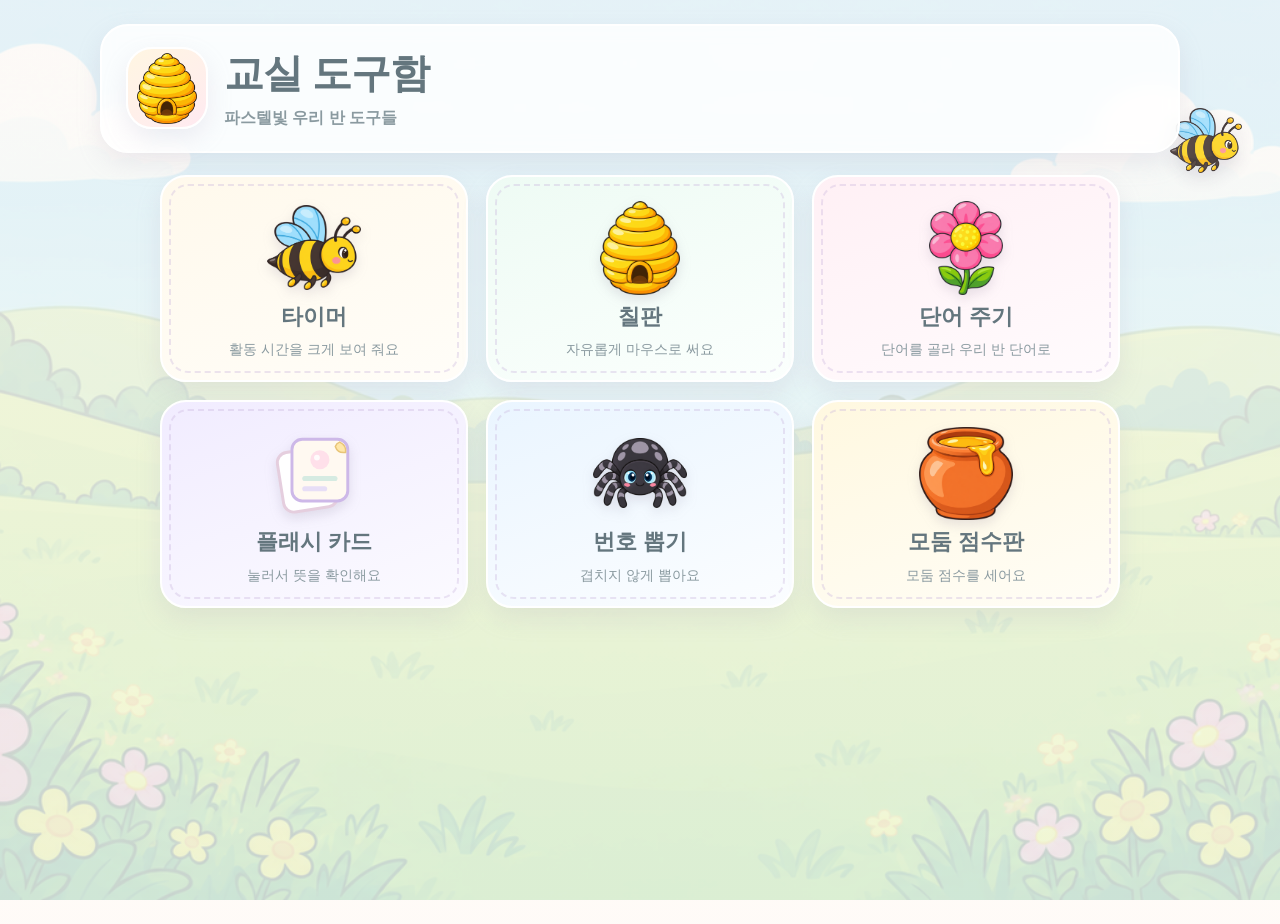
==== index.html @ 0d263013 "Add classroom tools website" ====
<!doctype html>
<html lang="ko">
<head>
<meta charset="utf-8">
<meta name="viewport" content="width=device-width,initial-scale=1">
<title>교실 도구함</title>
<link rel="stylesheet" href="pastel.css">
</head>
<body>
<img class="flying" src="assets/bee.png" alt="" aria-hidden="true">

<header class="site-head">
  <div class="badge"><img src="assets/hive.png" alt=""></div>
  <div>
    <h1>교실 도구함</h1>
    <p>파스텔빛 우리 반 도구들</p>
  </div>
</header>

<main>
  <div class="grid">
    <a class="card" href="timer.html">
      <img class="icon" src="assets/bee.png" alt="">
      <b>타이머</b>
      <span>활동 시간을 크게 보여 줘요</span>
    </a>
    <a class="card" href="board.html">
      <img class="icon" src="assets/hive.png" alt="">
      <b>칠판</b>
      <span>자유롭게 마우스로 써요</span>
    </a>
    <a class="card" href="words.html">
      <img class="icon" src="assets/flower.png" alt="">
      <b>단어 주기</b>
      <span>단어를 골라 우리 반 단어로</span>
    </a>
    <a class="card" href="flashcard.html">
      <img class="icon" src="assets/flashcard.svg" alt="">
      <b>플래시 카드</b>
      <span>눌러서 뜻을 확인해요</span>
    </a>
    <a class="card" href="picker.html">
      <img class="icon" src="assets/spider.png" alt="">
      <b>번호 뽑기</b>
      <span>겹치지 않게 뽑아요</span>
    </a>
    <a class="card" href="score.html">
      <img class="icon" src="assets/honey.png" alt="">
      <b>모둠 점수판</b>
      <span>모둠 점수를 세어요</span>
    </a>
  </div>
</main>
</body>
</html>
---- pastel.css ----
:root {
  --ink: #5a6b73;
  --ink-soft: #8a9aa0;
  --cream: #fffaf5;
  --mint: #e6f7ef;
  --sky: #eaf3ff;
  --pink: #ffe6ee;
  --lemon: #fff5cf;
  --lav: #f0eaff;
  --line: #ece1d8;
  --line-soft: #e9e0f2;
  --shadow: 0 10px 24px rgba(168, 158, 190, .18);
}

* { box-sizing: border-box; }

body {
  margin: 0;
  font-family: "Malgun Gothic", "Apple SD Gothic Neo", sans-serif;
  color: var(--ink);
  background:
    linear-gradient(rgba(255, 250, 246, .86), rgba(236, 248, 243, .84)),
    url("assets/background.png") center / cover fixed no-repeat;
  min-height: 100vh;
}

header {
  display: flex;
  align-items: center;
  gap: 14px;
  padding: 14px 20px;
  background: rgba(255, 255, 255, .78);
  border-bottom: 2px solid var(--line);
  backdrop-filter: blur(8px);
  color: var(--ink);
}

header a {
  color: var(--ink);
  text-decoration: none;
  font-size: 14px;
  font-weight: 700;
  border: 2px solid var(--line);
  border-radius: 999px;
  padding: 6px 14px;
  background: #fff;
  box-shadow: 0 3px 8px rgba(168, 158, 190, .14);
}

header a:hover { background: var(--mint); }

h1 {
  font-size: 22px;
  margin: 0;
  font-weight: 800;
  letter-spacing: -.3px;
}

main {
  max-width: 1000px;
  margin: 0 auto;
  padding: 22px 20px 40px;
}

button, input, select, textarea { font: inherit; }

button {
  border: 2px solid var(--line-soft);
  border-radius: 999px;
  padding: 10px 18px;
  background: #fff;
  color: var(--ink);
  box-shadow: 0 5px 12px rgba(168, 158, 190, .18);
  cursor: pointer;
  font-weight: 700;
  transition: transform .15s ease, box-shadow .15s ease, background .15s ease;
}

button:hover:not(:disabled) {
  transform: translateY(-2px);
  background: #fffdfb;
  box-shadow: 0 8px 16px rgba(168, 158, 190, .24);
}

button.main {
  background: linear-gradient(135deg, #ffd7e2, #ffeccb);
  color: #7a5b63;
  border-color: transparent;
  box-shadow: 0 7px 16px rgba(240, 170, 185, .35);
}

button:disabled { opacity: .45; cursor: default; }

button.on {
  background: linear-gradient(135deg, #d9f2e6, #e6f0ff);
  color: #3f6b5a;
  border-color: #bce3d2;
}

input, textarea {
  border: 2px solid var(--line-soft);
  border-radius: 14px;
  padding: 10px 12px;
  background: #fffdfb;
  color: var(--ink);
  box-shadow: inset 0 2px 5px rgba(120, 110, 140, .07);
}

input:focus, textarea:focus, button:focus-visible {
  outline: 3px solid #ffd6e2;
  outline-offset: 2px;
}

.row { display: flex; flex-wrap: wrap; gap: 10px; align-items: center; }

p { line-height: 1.6; }

/* ── index ─────────────────────────────────────────── */
.badge {
  width: 82px;
  height: 82px;
  flex: 0 0 auto;
  display: grid;
  place-items: center;
  background: linear-gradient(145deg, #fff6e2, #ffeaf1);
  border: 2px solid #fff;
  border-radius: 26px;
  box-shadow: var(--shadow);
}
.badge img { width: 60px; height: auto; display: block; }

.site-head {
  display: flex;
  align-items: center;
  gap: 16px;
  max-width: 1080px;
  margin: 24px auto 0;
  padding: 20px 24px;
  background: rgba(255, 255, 255, .82);
  border: 2px solid #fff;
  border-radius: 28px;
  box-shadow: var(--shadow);
  backdrop-filter: blur(8px);
}
.site-head h1 {
  font-size: clamp(26px, 5vw, 40px);
  color: #64767e;
  letter-spacing: -1px;
}
.site-head p {
  margin: 4px 0 0;
  color: #8a9aa0;
  font-weight: 700;
}

.grid {
  display: grid;
  grid-template-columns: repeat(auto-fit, minmax(260px, 1fr));
  gap: 18px;
}

.card {
  position: relative;
  display: flex;
  flex-direction: column;
  align-items: center;
  gap: 9px;
  padding: 24px 18px 21px;
  text-align: center;
  text-decoration: none;
  color: inherit;
  background: rgba(255, 253, 249, .94);
  border: 2px solid #fff;
  border-radius: 26px;
  box-shadow: var(--shadow);
  transition: transform .18s ease, box-shadow .18s ease, background .18s ease;
}
.card:nth-child(1) { background: linear-gradient(160deg, #fff9ec, #fffdf8); }
.card:nth-child(2) { background: linear-gradient(160deg, #eefbf4, #fbfffd); }
.card:nth-child(3) { background: linear-gradient(160deg, #fff0f5, #fffbfd); }
.card:nth-child(4) { background: linear-gradient(160deg, #f1ecff, #fbfaff); }
.card:nth-child(5) { background: linear-gradient(160deg, #eaf5ff, #fbfdff); }
.card:nth-child(6) { background: linear-gradient(160deg, #fff8e0, #fffdf6); }

.card:hover, .card:focus-visible {
  transform: translateY(-6px) rotate(-.5deg);
  box-shadow: 0 18px 32px rgba(168, 158, 190, .26);
  outline: none;
}
.card:focus-visible { box-shadow: 0 0 0 4px #ffd6e2, var(--shadow); }

.card img.icon {
  width: 94px;
  height: 94px;
  object-fit: contain;
  filter: drop-shadow(0 5px 6px rgba(120, 110, 140, .18));
  transition: transform .18s ease;
}
.card:hover img.icon { transform: scale(1.07) rotate(3deg); }

.card b { font-size: 22px; line-height: 1.2; color: #64767e; }
.card span { font-size: 14px; line-height: 1.45; color: #8a9aa0; }

.card::after {
  content: "";
  position: absolute;
  inset: 7px;
  border: 2px dashed rgba(200, 180, 220, .35);
  border-radius: 19px;
  pointer-events: none;
}

.flying {
  position: fixed;
  right: 3vw;
  top: 12vh;
  width: 72px;
  opacity: .9;
  pointer-events: none;
  filter: drop-shadow(0 8px 8px rgba(120, 110, 140, .2));
  animation: bob 3.6s ease-in-out infinite;
  z-index: 0;
}
@keyframes bob {
  0%, 100% { transform: translate(0, 0) rotate(-6deg); }
  50% { transform: translate(-14px, 16px) rotate(6deg); }
}
.card, .site-head { position: relative; z-index: 1; }

/* ── timer ─────────────────────────────────────────── */
#time {
  font-size: min(28vw, 220px);
  font-weight: 800;
  text-align: center;
  font-variant-numeric: tabular-nums;
  line-height: 1.2;
  color: #64767e;
  text-shadow: 0 3px 0 #fff;
}
#time.end { color: #f08fa1; }

.bar {
  height: 18px;
  background: #fff;
  border-radius: 999px;
  box-shadow: inset 0 2px 6px rgba(140, 130, 160, .2);
  overflow: hidden;
  margin: 8px 0 22px;
}
.bar i {
  display: block;
  height: 100%;
  width: 100%;
  background: linear-gradient(90deg, #b9e6d4, #cfe9ff, #ffd7e2);
  transition: width .2s linear;
}
.row { justify-content: center; }
#min { width: 90px; }

/* ── board ─────────────────────────────────────────── */
html, body { height: 100%; }
body.board-page { display: flex; flex-direction: column; height: 100vh; }
.tools {
  padding: 12px 16px;
  background: rgba(255, 255, 255, .82);
  border-bottom: 2px solid var(--line);
  backdrop-filter: blur(8px);
}
button.on { background: linear-gradient(135deg, #d9f2e6, #eef6ff); color: #3f6b5a; }
.c {
  width: 42px;
  height: 42px;
  padding: 0;
  border-radius: 50%;
  border: 2px solid #fff;
  box-shadow: 0 4px 10px rgba(120, 110, 140, .22);
}
.c.on {
  outline: 4px solid #ffc4d4;
  outline-offset: 2px;
}
canvas {
  flex: 1;
  min-height: 0;
  width: 100%;
  touch-action: none;
  display: block;
  cursor: crosshair;
  box-shadow: inset 0 0 0 8px rgba(255, 255, 255, .3);
}

/* ── words ─────────────────────────────────────────── */
#cards {
  display: grid;
  grid-template-columns: repeat(auto-fill, minmax(210px, 1fr));
  gap: 14px;
  margin: 18px 0;
}
.w {
  background: #fffdfb;
  border: 2px solid var(--line-soft);
  text-align: left;
  padding: 18px;
  display: block;
  width: 100%;
  border-radius: 20px;
  box-shadow: 0 5px 14px rgba(168, 158, 190, .14);
}
.w b { display: block; font-size: 30px; color: #64767e; }
.w span { font-size: 18px; font-weight: 400; color: #8a9aa0; }
.hide .w span { visibility: hidden; }
.w.now {
  background: linear-gradient(135deg, #ffe7ef, #fff7d9);
  border-color: #ffc9d8;
  box-shadow: 0 8px 18px rgba(240, 170, 190, .3);
}
textarea { width: 100%; min-height: 150px; margin-top: 8px; border-radius: 18px; }
#msg { color: #e07a8a; font-weight: 700; }

/* ── picker ────────────────────────────────────────── */
#n {
  font-size: min(36vw, 260px);
  font-weight: 800;
  text-align: center;
  line-height: 1.15;
  color: #e899a8;
  text-shadow: 0 4px 0 #fff, 0 8px 20px rgba(240, 160, 185, .3);
  font-variant-numeric: tabular-nums;
}
.row { justify-content: center; }
#count { width: 90px; }
#used { text-align: center; font-size: 20px; min-height: 30px; color: #7c8b92; }
#left { text-align: center; color: #8a9aa0; }

/* ── score ─────────────────────────────────────────── */
#teams {
  display: grid;
  grid-template-columns: repeat(auto-fit, minmax(190px, 1fr));
  gap: 16px;
  margin-top: 18px;
}
.t {
  background: #fffdfb;
  border-radius: 22px;
  padding: 18px;
  text-align: center;
  border: 2px solid #fff;
  box-shadow: var(--shadow);
}
.t h2 { margin: 0; font-size: 24px; color: #64767e; }
.t output {
  display: block;
  font-size: 80px;
  font-weight: 800;
  font-variant-numeric: tabular-nums;
  color: #7a6a8a;
}
.t.top {
  background: linear-gradient(160deg, #fff6cf, #fff0dd);
  box-shadow: 0 12px 26px rgba(230, 195, 130, .3);
}
.t .row { justify-content: center; }
#c { width: 80px; }

/* ── flashcard ─────────────────────────────────────── */
.fc-wrap { max-width: 720px; margin: 0 auto; text-align: center; }
.fc-bar { justify-content: center; margin-bottom: 18px; }
.fc-progress {
  display: inline-block;
  padding: 6px 16px;
  border-radius: 999px;
  background: rgba(255, 255, 255, .8);
  color: #8a9aa0;
  font-weight: 700;
  font-size: 14px;
  box-shadow: 0 3px 8px rgba(168, 158, 190, .14);
  margin-bottom: 8px;
}
.flash {
  width: 100%;
  height: clamp(300px, 48vh, 420px);
  perspective: 1400px;
  cursor: pointer;
  margin: 12px auto 20px;
}
.flash .inner {
  position: relative;
  width: 100%;
  height: 100%;
  transform-style: preserve-3d;
  transition: transform .55s cubic-bezier(.2, .75, .3, 1);
}
.flash.flipped .inner { transform: rotateY(180deg); }
.face {
  position: absolute;
  inset: 0;
  backface-visibility: hidden;
  -webkit-backface-visibility: hidden;
  border-radius: 30px;
  display: flex;
  flex-direction: column;
  justify-content: center;
  align-items: center;
  padding: 28px;
  box-shadow: 0 18px 38px rgba(168, 158, 190, .24), inset 0 0 0 3px #fff;
  overflow: hidden;
}
.face::before {
  content: "";
  position: absolute;
  inset: 12px;
  border: 2px dashed rgba(200, 180, 220, .35);
  border-radius: 22px;
  pointer-events: none;
}
.front { background: linear-gradient(145deg, #fff8fb, #eef9ff); }
.back { background: linear-gradient(145deg, #f2fff8, #fff8e9); transform: rotateY(180deg); }
.tag {
  font-size: 12px;
  letter-spacing: .18em;
  color: #a3b1b6;
  font-weight: 800;
  margin-bottom: 14px;
}
.word {
  font-size: clamp(38px, 8vw, 76px);
  font-weight: 800;
  color: #5f727a;
  text-align: center;
  word-break: break-word;
  line-height: 1.15;
}
.back .word { color: #5f7a6a; font-size: clamp(30px, 6vw, 58px); }
.hint { font-size: 14px; color: #a3b1b6; margin-top: 18px; font-weight: 700; }
.fc-actions { justify-content: center; }

@media (prefers-reduced-motion: reduce) {
  .flying { animation: none; }
  .card, .card img.icon, .flash .inner, button { transition: none; }
}
@media (max-width: 520px) {
  .badge { width: 64px; height: 64px; border-radius: 20px; }
  .badge img { width: 46px; }
  .card img.icon { width: 76px; height: 76px; }
  .site-head { padding: 16px; margin-top: 16px; }
}
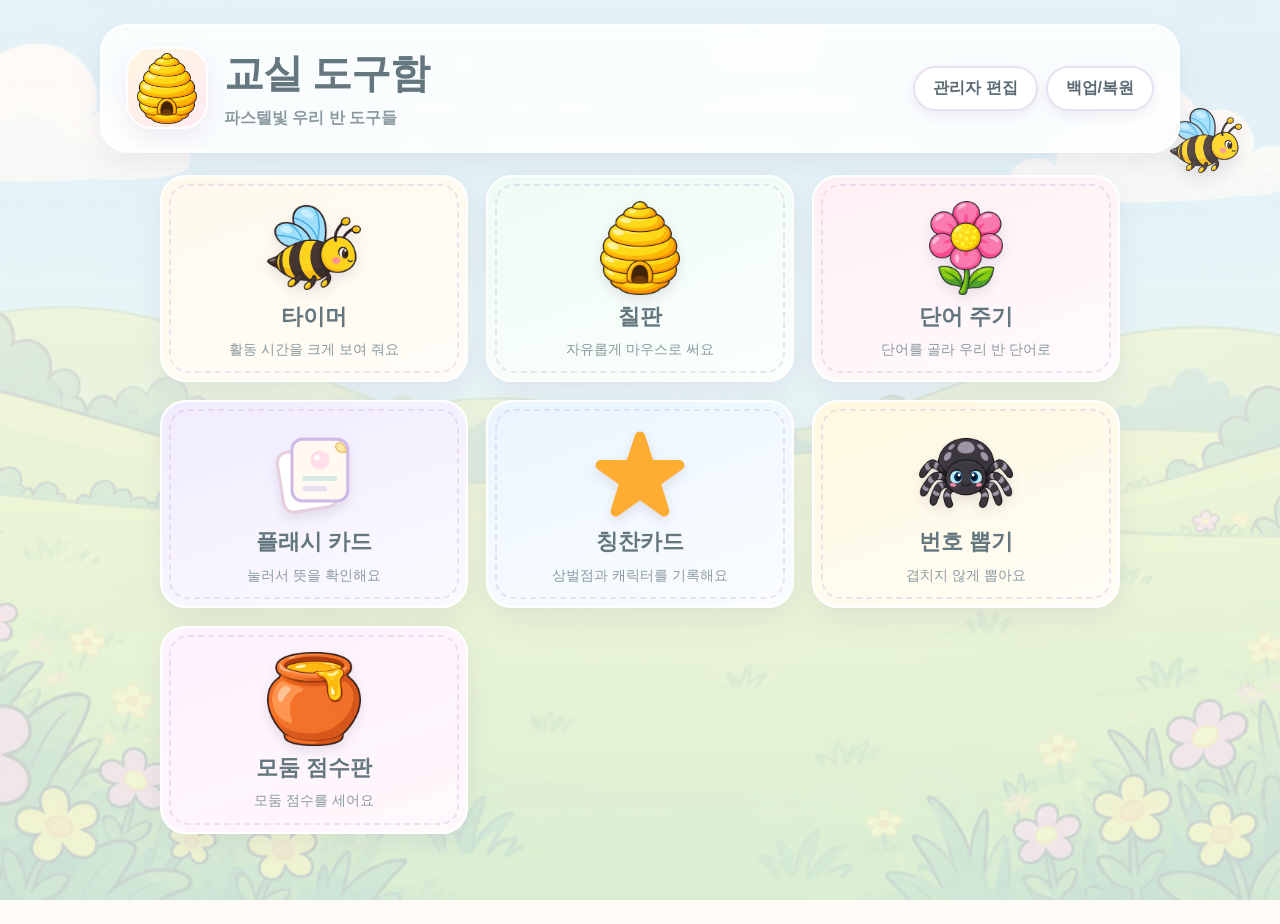
==== commit 636f834b: "관리자 편집, 백업/복원, 칭찬카드 추가" ====
--- a/index.html
+++ b/index.html
@@ -11,9 +11,13 @@
 
 <header class="site-head">
   <div class="badge"><img src="assets/hive.png" alt=""></div>
-  <div>
+  <div class="site-title">
     <h1>교실 도구함</h1>
     <p>파스텔빛 우리 반 도구들</p>
+  </div>
+  <div class="head-actions">
+    <button class="admin-btn" id="adminBtn" type="button">관리자 편집</button>
+    <button id="backupBtn" type="button">백업/복원</button>
   </div>
 </header>
 
@@ -39,6 +43,11 @@
       <b>플래시 카드</b>
       <span>눌러서 뜻을 확인해요</span>
     </a>
+    <a class="card" href="praise.html">
+      <img class="icon" src="assets/badges/star.svg" alt="">
+      <b>칭찬카드</b>
+      <span>상벌점과 캐릭터를 기록해요</span>
+    </a>
     <a class="card" href="picker.html">
       <img class="icon" src="assets/spider.png" alt="">
       <b>번호 뽑기</b>
@@ -51,5 +60,368 @@
     </a>
   </div>
 </main>
+
+<div class="modal" id="adminModal" hidden>
+  <div class="modal-box" role="dialog" aria-modal="true" aria-labelledby="adminHead">
+    <h2 id="adminHead">관리자 편집</h2>
+    <label class="field">사이트 제목
+      <input id="editTitle" maxlength="40">
+    </label>
+    <label class="field">소개 문구
+      <input id="editSub" maxlength="80">
+    </label>
+    <div id="editCards"></div>
+    <div class="row modal-actions">
+      <button class="main" id="saveSite" type="button">저장</button>
+      <button id="resetSite" type="button">기본값</button>
+      <button id="changePin" type="button">PIN 변경</button>
+      <button id="closeAdmin" type="button">닫기</button>
+    </div>
+    <p class="modal-hint">수정 내용은 이 브라우저에만 저장됩니다.</p>
+  </div>
+</div>
+
+<div class="modal" id="pinModal" hidden>
+  <div class="modal-box" role="dialog" aria-modal="true" aria-labelledby="pinHead">
+    <h2 id="pinHead">교사 인증</h2>
+    <p id="pinMsg" class="backup-info"></p>
+    <label class="field" id="pinCurrentWrap">교사 PIN
+      <input id="pinCurrent" type="password" inputmode="numeric" autocomplete="current-password" maxlength="12">
+    </label>
+    <label class="field" id="pinNewWrap" hidden>새 PIN
+      <input id="pinNew" type="password" inputmode="numeric" autocomplete="new-password" maxlength="12">
+    </label>
+    <label class="field" id="pinConfirmWrap" hidden>새 PIN 확인
+      <input id="pinConfirm" type="password" inputmode="numeric" autocomplete="new-password" maxlength="12">
+    </label>
+    <p id="pinError" class="pin-error" role="alert"></p>
+    <div class="row modal-actions">
+      <button class="main" id="pinSubmit" type="button">확인</button>
+      <button id="closePin" type="button">닫기</button>
+    </div>
+  </div>
+</div>
+
+<div class="modal" id="backupModal" hidden>
+  <div class="modal-box" role="dialog" aria-modal="true" aria-labelledby="backupHead">
+    <h2 id="backupHead">백업 / 복원</h2>
+    <p class="backup-info">관리자 편집 내용, 교사 PIN 설정, 칭찬카드 점수와 캐릭터, 단어 목록, 모둠 점수를 한 파일로 저장하고 다른 컴퓨터에서 불러올 수 있어요.</p>
+    <p class="modal-hint" style="text-align:left">불러오면 이 브라우저의 기록이 백업 파일 내용으로 바뀝니다.</p>
+    <div class="row modal-actions">
+      <button class="main" id="exportBtn" type="button">백업 파일 내려받기</button>
+      <button id="importBtn" type="button">백업 파일 불러오기</button>
+      <button id="closeBackup" type="button">닫기</button>
+    </div>
+    <p id="backupStatus" class="backup-status" role="status"></p>
+    <input type="file" id="backupFile" accept="application/json,.json" hidden>
+  </div>
+</div>
+
+<script>
+(function () {
+  const KEY = 'class-tools-site-v1';
+  const titleEl = document.querySelector('.site-head h1');
+  const subEl = document.querySelector('.site-head p');
+  const cards = Array.from(document.querySelectorAll('.card'));
+  const modal = document.getElementById('adminModal');
+  const editCards = document.getElementById('editCards');
+
+  const DEFAULT = {
+    title: titleEl.textContent,
+    sub: subEl.textContent,
+    cards: cards.map(c => ({
+      t: c.querySelector('b').textContent,
+      d: c.querySelector('span').textContent
+    }))
+  };
+
+  function applySite(site) {
+    if (site.title) titleEl.textContent = site.title;
+    if (site.sub) subEl.textContent = site.sub;
+    if (Array.isArray(site.cards)) {
+      cards.forEach((c, i) => {
+        const item = site.cards[i];
+        if (!item) return;
+        if (item.t) c.querySelector('b').textContent = item.t;
+        if (item.d) c.querySelector('span').textContent = item.d;
+      });
+    }
+  }
+
+  function currentSite() {
+    return {
+      title: titleEl.textContent,
+      sub: subEl.textContent,
+      cards: cards.map(c => ({
+        t: c.querySelector('b').textContent,
+        d: c.querySelector('span').textContent
+      }))
+    };
+  }
+
+  function buildFields(site) {
+    editCards.innerHTML = '';
+    site.cards.forEach((item, i) => {
+      const wrap = document.createElement('div');
+      wrap.className = 'edit-card';
+
+      const head = document.createElement('b');
+      head.textContent = (i + 1) + '번 카드';
+
+      const titleLabel = document.createElement('label');
+      titleLabel.className = 'field';
+      titleLabel.textContent = '제목';
+      const titleInput = document.createElement('input');
+      titleInput.value = item.t;
+      titleInput.maxLength = 30;
+      titleInput.dataset.i = i;
+      titleInput.dataset.f = 't';
+      titleLabel.append(titleInput);
+
+      const descLabel = document.createElement('label');
+      descLabel.className = 'field';
+      descLabel.textContent = '내용';
+      const descInput = document.createElement('input');
+      descInput.value = item.d;
+      descInput.maxLength = 60;
+      descInput.dataset.i = i;
+      descInput.dataset.f = 'd';
+      descLabel.append(descInput);
+
+      wrap.append(head, titleLabel, descLabel);
+      editCards.append(wrap);
+    });
+  }
+
+  function openAdmin() {
+    const site = currentSite();
+    document.getElementById('editTitle').value = site.title;
+    document.getElementById('editSub').value = site.sub;
+    buildFields(site);
+    modal.hidden = false;
+    document.getElementById('editTitle').focus();
+  }
+
+  function closeAdmin() {
+    modal.hidden = true;
+  }
+
+  function saveSite() {
+    const site = {
+      title: document.getElementById('editTitle').value.trim() || DEFAULT.title,
+      sub: document.getElementById('editSub').value.trim() || DEFAULT.sub,
+      cards: cards.map((_, i) => ({ t: DEFAULT.cards[i].t, d: DEFAULT.cards[i].d }))
+    };
+    editCards.querySelectorAll('input').forEach(input => {
+      const i = Number(input.dataset.i);
+      site.cards[i][input.dataset.f] = input.value.trim() || site.cards[i][input.dataset.f];
+    });
+    applySite(site);
+    try { localStorage.setItem(KEY, JSON.stringify(site)); } catch (e) {}
+    closeAdmin();
+  }
+
+  document.getElementById('closeAdmin').onclick = closeAdmin;
+  document.getElementById('saveSite').onclick = saveSite;
+  document.getElementById('resetSite').onclick = () => {
+    try { localStorage.removeItem(KEY); } catch (e) {}
+    applySite(DEFAULT);
+    closeAdmin();
+  };
+  modal.addEventListener('click', e => { if (e.target === modal) closeAdmin(); });
+  document.addEventListener('keydown', e => {
+    if (e.key === 'Escape' && !modal.hidden) closeAdmin();
+  });
+
+  const TEACHER_KEY = 'class-tools-teacher-v1';
+  const pinModal = document.getElementById('pinModal');
+  const pinMsg = document.getElementById('pinMsg');
+  const pinError = document.getElementById('pinError');
+  const pinCurrentWrap = document.getElementById('pinCurrentWrap');
+  const pinNewWrap = document.getElementById('pinNewWrap');
+  const pinConfirmWrap = document.getElementById('pinConfirmWrap');
+  const pinCurrent = document.getElementById('pinCurrent');
+  const pinNew = document.getElementById('pinNew');
+  const pinConfirm = document.getElementById('pinConfirm');
+  const pinSubmit = document.getElementById('pinSubmit');
+  let pinMode = 'verify';
+
+  function getTeacher() {
+    try { return JSON.parse(localStorage.getItem(TEACHER_KEY)); } catch (e) { return null; }
+  }
+  function toB64(bytes) {
+    return btoa(String.fromCharCode.apply(null, bytes));
+  }
+  function fromB64(s) {
+    return Uint8Array.from(atob(s), c => c.charCodeAt(0));
+  }
+  async function hashPin(pin, salt, iter) {
+    const key = await crypto.subtle.importKey('raw', new TextEncoder().encode(pin), 'PBKDF2', false, ['deriveBits']);
+    const bits = await crypto.subtle.deriveBits({ name: 'PBKDF2', salt: fromB64(salt), iterations: iter, hash: 'SHA-256' }, key, 256);
+    return toB64(new Uint8Array(bits));
+  }
+  async function savePin(pin) {
+    const salt = new Uint8Array(16);
+    crypto.getRandomValues(salt);
+    const iter = 120000;
+    const hash = await hashPin(pin, toB64(salt), iter);
+    localStorage.setItem(TEACHER_KEY, JSON.stringify({ salt: toB64(salt), hash, iter }));
+  }
+  async function verifyPin(pin) {
+    const t = getTeacher();
+    if (!t) return false;
+    return await hashPin(pin, t.salt, t.iter) === t.hash;
+  }
+
+  function openPin(mode) {
+    pinMode = mode;
+    pinError.textContent = '';
+    pinCurrent.value = '';
+    pinNew.value = '';
+    pinConfirm.value = '';
+    const needCurrent = mode !== 'set';
+    const needNew = mode !== 'verify';
+    pinCurrentWrap.hidden = !needCurrent;
+    pinNewWrap.hidden = !needNew;
+    pinConfirmWrap.hidden = !needNew;
+    document.getElementById('pinHead').textContent = mode === 'set' ? '교사 PIN 만들기' : '교사 인증';
+    pinMsg.textContent = mode === 'set'
+      ? '처음 사용하는 교사 PIN을 만들어 주세요. 숫자 4자리 이상으로 정해 주세요.'
+      : mode === 'change'
+        ? '현재 PIN을 확인한 뒤 새 PIN으로 바꿀 수 있어요.'
+        : '관리자 편집을 열려면 교사 PIN을 입력해 주세요.';
+    pinSubmit.textContent = mode === 'set' ? '저장' : '확인';
+    pinModal.hidden = false;
+    (needCurrent ? pinCurrent : pinNew).focus();
+  }
+
+  function closePin() {
+    pinModal.hidden = true;
+  }
+
+  async function submitPin() {
+    pinError.textContent = '';
+    const current = pinCurrent.value.trim();
+    const next = pinNew.value.trim();
+    const confirm = pinConfirm.value.trim();
+    try {
+      if (pinMode !== 'set') {
+        const ok = await verifyPin(current);
+        if (!ok) {
+          pinError.textContent = 'PIN이 맞지 않아요.';
+          pinCurrent.select();
+          return;
+        }
+      }
+      if (pinMode !== 'verify') {
+        if (!/^\d{4,12}$/.test(next)) {
+          pinError.textContent = '숫자 4~12자리로 정해 주세요.';
+          pinNew.focus();
+          return;
+        }
+        if (next !== confirm) {
+          pinError.textContent = '새 PIN이 서로 달라요.';
+          pinConfirm.focus();
+          return;
+        }
+        await savePin(next);
+      }
+      closePin();
+      if (pinMode !== 'change') openAdmin();
+    } catch (e) {
+      pinError.textContent = '이 브라우저에서는 교사 인증을 사용할 수 없어요.';
+    }
+  }
+
+  pinSubmit.onclick = submitPin;
+  document.getElementById('closePin').onclick = closePin;
+  document.getElementById('changePin').onclick = () => openPin('change');
+  pinModal.addEventListener('click', e => { if (e.target === pinModal) closePin(); });
+  pinModal.addEventListener('keydown', e => {
+    if (e.key === 'Enter' && e.target.tagName === 'INPUT') {
+      e.preventDefault();
+      submitPin();
+    }
+  });
+  document.getElementById('adminBtn').onclick = () => {
+    if (getTeacher()) openPin('verify');
+    else openPin('set');
+  };
+
+  const BACKUP_KEYS = [
+    'class-tools-teacher-v1',
+    'class-tools-site-v1',
+    'class-tools-praise-v1',
+    'class-tools-words',
+    'class-tools-score'
+  ];
+  const backupModal = document.getElementById('backupModal');
+  const backupFile = document.getElementById('backupFile');
+  const backupStatus = document.getElementById('backupStatus');
+
+  function closeBackup() {
+    backupModal.hidden = true;
+  }
+
+  document.getElementById('backupBtn').onclick = () => {
+    backupStatus.textContent = '';
+    backupModal.hidden = false;
+  };
+  document.getElementById('closeBackup').onclick = closeBackup;
+  backupModal.addEventListener('click', e => {
+    if (e.target === backupModal) closeBackup();
+  });
+  document.addEventListener('keydown', e => {
+    if (e.key === 'Escape' && !backupModal.hidden) closeBackup();
+  });
+
+  document.getElementById('exportBtn').onclick = () => {
+    const data = {};
+    BACKUP_KEYS.forEach(k => {
+      const v = localStorage.getItem(k);
+      if (v !== null) data[k] = v;
+    });
+    const payload = { app: 'class-tools', version: 1, exportedAt: new Date().toISOString(), data };
+    const blob = new Blob([JSON.stringify(payload, null, 2)], { type: 'application/json' });
+    const url = URL.createObjectURL(blob);
+    const a = document.createElement('a');
+    const d = new Date();
+    const stamp = d.getFullYear() + '-' + String(d.getMonth() + 1).padStart(2, '0') + '-' + String(d.getDate()).padStart(2, '0');
+    a.href = url;
+    a.download = 'class-tools-backup-' + stamp + '.json';
+    document.body.append(a);
+    a.click();
+    a.remove();
+    setTimeout(() => URL.revokeObjectURL(url), 1000);
+    backupStatus.textContent = '백업 파일을 내려받았어요.';
+  };
+
+  document.getElementById('importBtn').onclick = () => backupFile.click();
+  backupFile.onchange = async () => {
+    const file = backupFile.files && backupFile.files[0];
+    if (!file) return;
+    try {
+      const payload = JSON.parse(await file.text());
+      if (!payload || payload.app !== 'class-tools' || !payload.data || typeof payload.data !== 'object') {
+        throw new Error('bad backup');
+      }
+      BACKUP_KEYS.forEach(k => {
+        const v = payload.data[k];
+        if (typeof v === 'string') localStorage.setItem(k, v);
+      });
+      backupStatus.textContent = '복원 완료! 페이지를 새로 고칩니다.';
+      setTimeout(() => location.reload(), 700);
+    } catch (e) {
+      backupStatus.textContent = '올바른 백업 파일이 아니에요.';
+    }
+    backupFile.value = '';
+  };
+
+  try {
+    const saved = JSON.parse(localStorage.getItem(KEY));
+    if (saved) applySite(saved);
+  } catch (e) {}
+})();
+</script>
 </body>
 </html>
--- a/pastel.css
+++ b/pastel.css
@@ -131,6 +131,7 @@
 
 .site-head {
   display: flex;
+  flex-wrap: wrap;
   align-items: center;
   gap: 16px;
   max-width: 1080px;
@@ -155,7 +156,7 @@
 
 .grid {
   display: grid;
-  grid-template-columns: repeat(auto-fit, minmax(260px, 1fr));
+  grid-template-columns: repeat(auto-fit, minmax(230px, 1fr));
   gap: 18px;
 }
 
@@ -181,6 +182,7 @@
 .card:nth-child(4) { background: linear-gradient(160deg, #f1ecff, #fbfaff); }
 .card:nth-child(5) { background: linear-gradient(160deg, #eaf5ff, #fbfdff); }
 .card:nth-child(6) { background: linear-gradient(160deg, #fff8e0, #fffdf6); }
+.card:nth-child(7) { background: linear-gradient(160deg, #fdf2ff, #fff8fb); }
 
 .card:hover, .card:focus-visible {
   transform: translateY(-6px) rotate(-.5deg);
@@ -434,8 +436,235 @@
 .hint { font-size: 14px; color: #a3b1b6; margin-top: 18px; font-weight: 700; }
 .fc-actions { justify-content: center; }
 
+/* ── praise cards ───────────────────────────────────── */
+.praise-toolbar {
+  justify-content: space-between;
+  gap: 12px;
+  margin-bottom: 8px;
+}
+.praise-toolbar .hint { margin: 0; color: #8a9aa0; font-size: 14px; }
+.praise-toolbar button { margin-left: auto; }
+
+.praise-grid {
+  display: grid;
+  grid-template-columns: repeat(auto-fill, minmax(170px, 1fr));
+  gap: 14px;
+  margin-top: 16px;
+}
+.pcard {
+  display: flex;
+  flex-direction: column;
+  align-items: center;
+  gap: 8px;
+  padding: 14px 12px 13px;
+  text-align: center;
+  background: rgba(255, 253, 250, .94);
+  border: 2px solid #fff;
+  border-radius: 24px;
+  box-shadow: var(--shadow);
+}
+.phead {
+  width: 100%;
+  display: flex;
+  align-items: center;
+  justify-content: space-between;
+  gap: 6px;
+}
+.pnum { font-weight: 800; color: #64767e; font-size: 17px; }
+.plevel {
+  font-size: 11px;
+  font-weight: 800;
+  color: #9a86b4;
+  background: #f4eeff;
+  border-radius: 999px;
+  padding: 3px 8px;
+  white-space: nowrap;
+}
+.pavatar {
+  position: relative;
+  width: 96px;
+  height: 96px;
+  display: grid;
+  place-items: center;
+  padding: 0;
+  border: 2px solid #fff;
+  border-radius: 50%;
+  background: linear-gradient(145deg, #fff7fb, #eef9ff);
+  box-shadow: 0 6px 14px rgba(168, 158, 190, .22);
+  cursor: pointer;
+  transition: transform .18s ease, box-shadow .18s ease;
+}
+.pavatar:hover { transform: translateY(-2px) scale(1.03); }
+.pavatar .char {
+  position: relative;
+  z-index: 2;
+  width: 66px;
+  height: 66px;
+  object-fit: contain;
+  transition: transform .25s ease, filter .25s ease;
+}
+.pavatar .badge {
+  position: absolute;
+  z-index: 3;
+  display: none;
+  pointer-events: none;
+  filter: drop-shadow(0 2px 2px rgba(120, 110, 140, .25));
+}
+.b-star { top: 4px; right: 6px; width: 22px; height: 22px; }
+.b-rainbow { bottom: 0; left: 50%; transform: translateX(-50%); width: 54px; height: 54px; z-index: 1; opacity: .8; }
+.b-crown { top: -14px; left: 50%; transform: translateX(-50%); width: 32px; height: 32px; }
+.b-sparkles { top: -2px; left: -2px; width: 24px; height: 24px; }
+.pavatar[data-level="2"] .b-star,
+.pavatar[data-level="3"] .b-star,
+.pavatar[data-level="4"] .b-star,
+.pavatar[data-level="5"] .b-star { display: block; }
+.pavatar[data-level="3"] .b-rainbow,
+.pavatar[data-level="4"] .b-rainbow,
+.pavatar[data-level="5"] .b-rainbow { display: block; }
+.pavatar[data-level="4"] .b-crown,
+.pavatar[data-level="5"] .b-crown { display: block; }
+.pavatar[data-level="5"] .b-sparkles { display: block; }
+.pavatar[data-level="3"] {
+  background: linear-gradient(145deg, #fff0c9, #e8f6ff, #ffe6f0);
+  box-shadow: 0 0 0 4px #ffe9b8, 0 8px 18px rgba(168, 158, 190, .26);
+}
+.pavatar[data-level="4"] {
+  background: linear-gradient(145deg, #fff4c9, #ffe6a8);
+  box-shadow: 0 0 0 4px #ffe08a, 0 0 0 8px #fff5cf, 0 10px 20px rgba(220, 180, 100, .3);
+}
+.pavatar[data-level="5"] {
+  background: linear-gradient(145deg, #ffe6f0, #e6f7ef, #eaf3ff);
+  box-shadow: 0 0 0 4px #ffd6e2, 0 0 0 8px #d9f2e6, 0 12px 24px rgba(168, 158, 190, .34);
+  animation: glow 2.8s ease-in-out infinite;
+}
+.pavatar[data-level="5"] .char { transform: scale(1.07); }
+@keyframes glow {
+  0%, 100% { box-shadow: 0 0 0 4px #ffd6e2, 0 0 0 8px #d9f2e6, 0 12px 24px rgba(168, 158, 190, .34); }
+  50% { box-shadow: 0 0 0 5px #ffe8a8, 0 0 0 10px #e6f0ff, 0 14px 28px rgba(168, 158, 190, .42); }
+}
+
+.ppoints { display: flex; align-items: baseline; gap: 3px; }
+.ppoints output {
+  font-size: 30px;
+  font-weight: 800;
+  color: #7a6a8a;
+  font-variant-numeric: tabular-nums;
+}
+.ppoints span { font-size: 13px; font-weight: 700; color: #a3b1b6; }
+.pbar {
+  width: 100%;
+  height: 8px;
+  border-radius: 999px;
+  background: #f1ecf7;
+  overflow: hidden;
+}
+.pbar i {
+  display: block;
+  height: 100%;
+  border-radius: 999px;
+  background: linear-gradient(90deg, #b9e6d4, #cfe9ff, #ffd7e2);
+  transition: width .3s ease;
+}
+.pbtns { display: flex; gap: 6px; justify-content: center; width: 100%; }
+.pbtns button { flex: 1; padding: 6px 8px; font-size: 14px; min-width: 0; }
+
+.credit { text-align: center; color: #a3b1b6; font-size: 12px; margin: 26px 0 0; }
+
+/* ── modals ─────────────────────────────────────────── */
+.modal {
+  position: fixed;
+  inset: 0;
+  z-index: 50;
+  display: grid;
+  place-items: center;
+  padding: 18px;
+  background: rgba(70, 80, 86, .35);
+  backdrop-filter: blur(5px);
+}
+.modal[hidden] { display: none; }
+.modal-box {
+  width: min(560px, 100%);
+  max-height: 90vh;
+  overflow: auto;
+  padding: 24px;
+  background: #fffdfb;
+  border: 2px solid #fff;
+  border-radius: 28px;
+  box-shadow: 0 24px 60px rgba(70, 60, 90, .28);
+}
+.modal-box h2 { margin: 0 0 14px; color: #64767e; font-size: 22px; }
+.modal-hint { color: #a3b1b6; font-size: 13px; margin: 10px 0 0; text-align: center; }
+.modal-actions { justify-content: flex-end; margin-top: 14px; }
+.pin-error { min-height: 20px; margin: 0 0 6px; text-align: center; font-weight: 700; color: #e07a8a; }
+
+.field {
+  display: flex;
+  flex-direction: column;
+  gap: 6px;
+  margin-bottom: 12px;
+  font-size: 14px;
+  font-weight: 700;
+  color: #7c8b92;
+}
+.field input { width: 100%; }
+.edit-card {
+  padding: 12px;
+  margin-bottom: 10px;
+  background: #fbf7ff;
+  border: 2px solid #f0e8fa;
+  border-radius: 18px;
+}
+.edit-card b { display: block; margin-bottom: 8px; color: #8a7aa0; font-size: 14px; }
+
+.char-grid {
+  display: grid;
+  grid-template-columns: repeat(auto-fill, minmax(92px, 1fr));
+  gap: 10px;
+  margin: 14px 0;
+}
+.char-choice {
+  display: flex;
+  flex-direction: column;
+  align-items: center;
+  gap: 4px;
+  padding: 10px 8px;
+  background: #fffdfb;
+  border: 2px solid #ece1d8;
+  border-radius: 18px;
+  box-shadow: 0 4px 10px rgba(168, 158, 190, .12);
+}
+.char-choice img { width: 48px; height: 48px; }
+.char-choice span { font-size: 12px; color: #7c8b92; font-weight: 700; }
+.char-choice.on {
+  border-color: #ffc4d4;
+  background: linear-gradient(145deg, #fff0f5, #fff8e9);
+  box-shadow: 0 0 0 3px #ffe1e9;
+}
+
+.head-actions {
+  display: flex;
+  flex-wrap: wrap;
+  gap: 8px;
+  margin-left: auto;
+}
+
+.backup-info {
+  margin: 0 0 10px;
+  color: #7c8b92;
+  font-size: 14px;
+  line-height: 1.6;
+}
+.backup-status {
+  min-height: 20px;
+  margin: 10px 0 0;
+  text-align: center;
+  font-weight: 700;
+  color: #6f9b85;
+}
+
 @media (prefers-reduced-motion: reduce) {
   .flying { animation: none; }
+  .pavatar[data-level="5"] { animation: none; }
   .card, .card img.icon, .flash .inner, button { transition: none; }
 }
 @media (max-width: 520px) {
